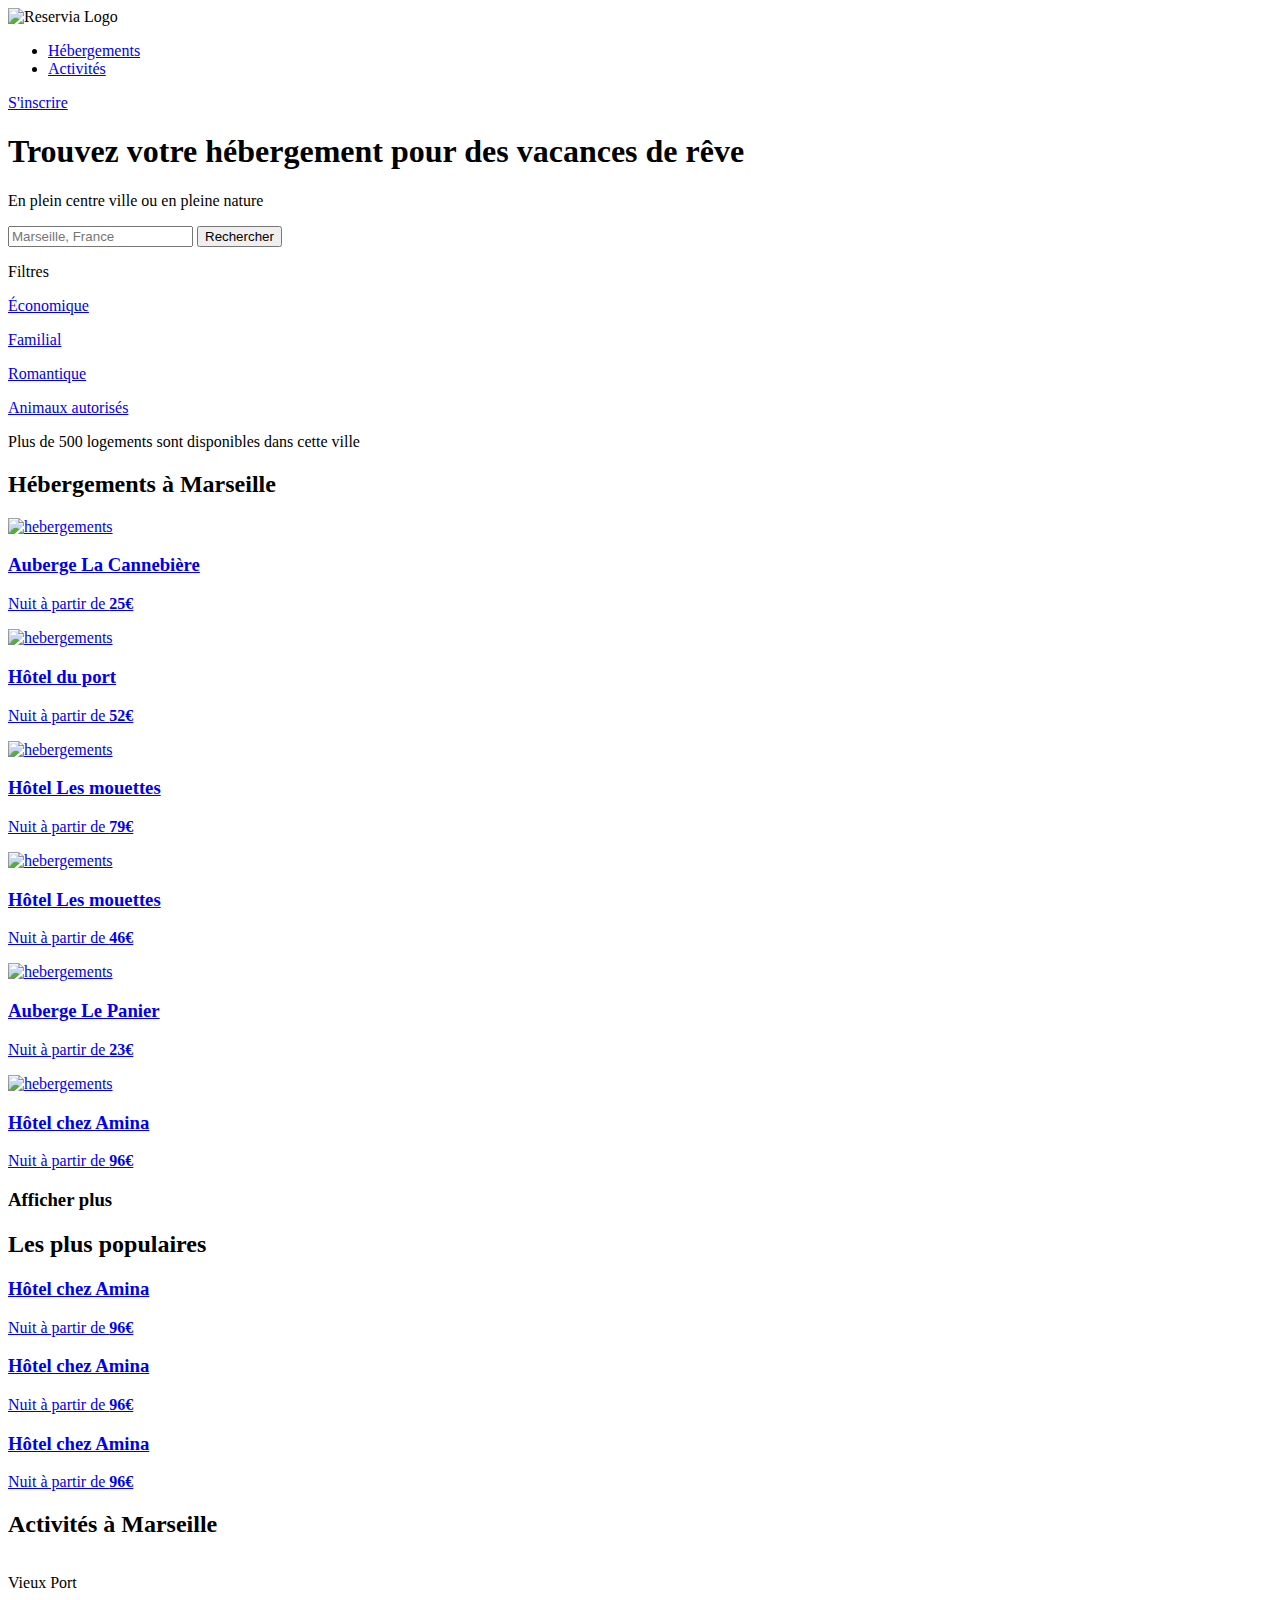
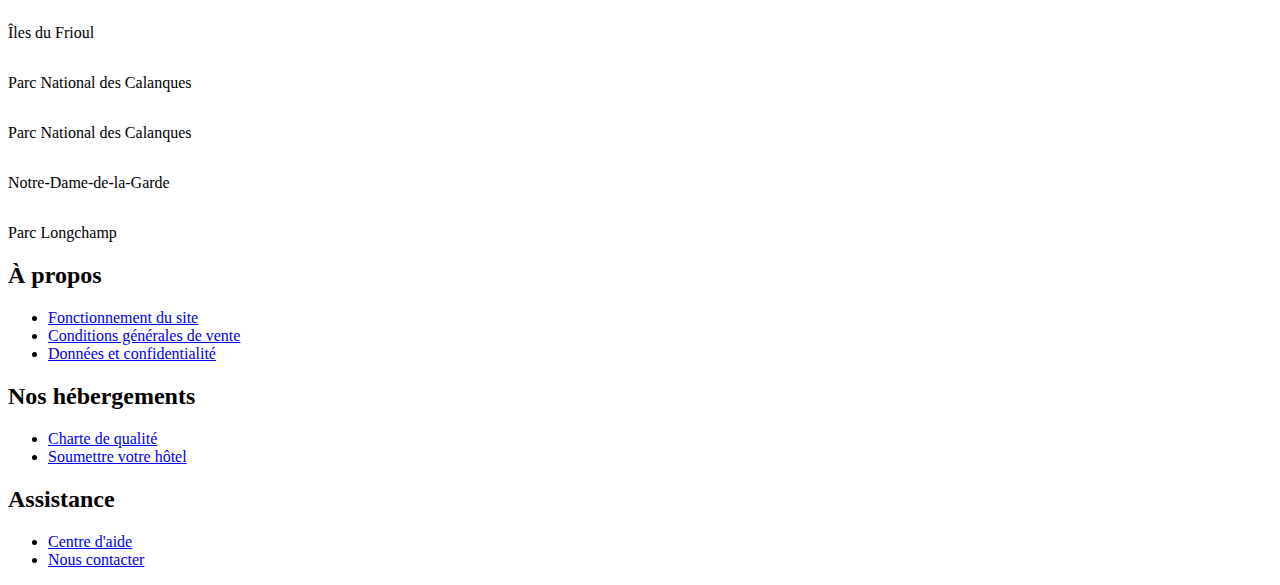
==== index.html @ 34364a1b "Links changing" ====
<html lang="fr">

<head>
    <meta charset="UTF-8">
    <link rel="stylesheet" href="Style.css">
    <meta name="viewport" content="width=device-width, initial-scale=1.0">
    <link rel="preconnect" href="https://fonts.gstatic.com">
    <link href="https://fonts.googleapis.com/css2?family=Raleway:wght@100;200&display=swap" rel="stylesheet">
    <script src="https://kit.fontawesome.com/ccab05997b.js" crossorigin="anonymous"></script>
    <title>Reservia</title>
</head>

<body>
    <main class='container'>
        <!-- Header -->
        <header id="main-header">
            <div class="logo-container">
                <img src="images/logo/Reservia.svg" alt="Reservia Logo">
            </div>
            <nav>
                <ul class='main-navigation'>
                    <li><a href="#accommodation-result">Hébergements</a></li>
                    <li><a href="#activities">Activités</a></li>
                </ul>
            </nav>
            <div class="sign-up">
                <a id="sign-up-button" href=" #">S'inscrire </a>
            </div>
        </header>
        <!-- main Section -->
        <section id="main-content">
            <div class="main-content-header">
                <h1>Trouvez votre hébergement pour des vacances de rêve</h1>
                <p>En plein centre ville ou en pleine nature</p>
                <form action="#">
                    <div class="search-form">
                        <span class="location-icon"><i class="fas fa-map-marker-alt"></i></span>
                        <input class="input-search" type="text" placeholder="Marseille, France">
                        <button class="btn-submit">
                            <span class="btn-submit-text">Rechercher</span>
                            <span class="btn-submit-icon"><i class="fas fa-search"></i></span>
                        </button>
                    </div>
                </form>
                <div id="filter">
                    <div class="filter-title">
                        <p>Filtres</p>
                    </div>
                    <div class="filter-tags">
                        <div class="filter-tag">
                            <span class="tag-icon"><i class="fas fa-money-bill-wave"></i></span>
                            <p class="tag"><a href=#"">Économique</a></p>
                        </div>
                        <div class="filter-tag">
                            <span class="tag-icon"><i class="fas fa-child"></i></span>
                            <p class="tag"><a href="#">Familial</a></p>
                        </div>
                        <div class="filter-tag">
                            <span class="tag-icon"><i class="fas fa-heart"></i></span>
                            <p class="tag"> <a href="#">Romantique</a></p>
                        </div>
                        <div class="filter-tag">
                            <span class="tag-icon"><i class="fas fa-dog"></i></span>
                            <p class="tag"><a href="#">Animaux autorisés</a></p>
                        </div>
                    </div>
                </div>

                <div id="info-result">
                    <span class="info-icon"><i class="fas fa-info"></i></span>
                    <p class="info">Plus de 500 logements sont disponibles dans cette ville</p>
                </div>
            </div>
            <!-- result section -->
            <section id="result">
                <div id="accommodation-result">
                    <h2 class="result-title">Hébergements à Marseille</h2>
                    <!-- All Cards -->
                    <div class="accommodation-cards">
                        <!-- card 1 -->
                        <a href="#" class="accommodation-card">
                            <img class="card-img-top-acc"
                                src="./images/hebergements/4_small/marcus-loke-WQJvWU_HZFo-unsplash.jpg"
                                alt="hebergements">
                            <div class="card-body">
                                <h3 class="card-tile">Auberge La Cannebière</h3>
                                <p class="price-night-accommodation">Nuit à partir de <strong>25€</strong></p>
                                <span class="stars">
                                    <i class="fas fa-star"></i>
                                    <i class="fas fa-star"></i>
                                    <i class="fas fa-star"></i>
                                    <i class="fas fa-star"></i>
                                    <i class="fas fa-star empty-star"></i>
                                </span>
                            </div>
                        </a>
                        <!-- card 2 -->
                        <a href="#" class="accommodation-card">
                            <img class="card-img-top-acc"
                                src="./images/hebergements/4_small/fred-kleber-gTbaxaVLvsg-unsplash.jpg"
                                alt="hebergements">
                            <div class="card-body">
                                <h3 class="card-tile">Hôtel du port</h3>
                                <p class="price-night-accommodation">Nuit à partir de <strong>52€</strong></p>
                                <span class="stars">
                                    <i class="fas fa-star"></i>
                                    <i class="fas fa-star"></i>
                                    <i class="fas fa-star"></i>
                                    <i class="fas fa-star"></i>
                                    <i class="fas fa-star empty-star"></i>
                                </span>
                            </div>
                        </a>
                        <!-- card 3 -->
                        <a href="#" class="accommodation-card">
                            <img class="card-img-top-acc"
                                src="./images/hebergements/4_small/reisetopia-B8WIgxA_PFU-unsplash.jpg"
                                alt="hebergements">
                            <div class="card-body">
                                <h3 class="card-tile">Hôtel Les mouettes</h3>
                                <p class="price-night-accommodation">Nuit à partir de <strong>79€</strong></p>
                                <span class="stars">
                                    <i class="fas fa-star"></i>
                                    <i class="fas fa-star"></i>
                                    <i class="fas fa-star"></i>
                                    <i class="fas fa-star"></i>
                                    <i class="fas fa-star empty-star"></i>
                                </span>
                            </div>
                        </a>
                        <!-- card 4 -->
                        <a href="#" class="accommodation-card">

                            <img class="card-img-top-acc"
                                src="./images/hebergements/4_small/annie-spratt-Eg1qcIitAuA-unsplash.jpg"
                                alt="hebergements">
                            <div class="card-body">
                                <h3 class="card-tile">Hôtel Les mouettes</h3>
                                <p class="price-night-accommodation">Nuit à partir de <strong>46€ </strong></p>
                                <span class="stars">
                                    <i class="fas fa-star"></i>
                                    <i class="fas fa-star"></i>
                                    <i class="fas fa-star"></i>
                                    <i class="fas fa-star empty-star"></i>
                                    <i class="fas fa-star empty-star"></i>
                                </span>
                            </div>

                        </a>
                        <!-- card 5 -->
                        <a href="#" class="accommodation-card">

                            <img class="card-img-top-acc"
                                src="./images/hebergements/4_small/nicate-lee-kT-ZyaiwBe0-unsplash.jpg"
                                alt="hebergements">
                            <div class="card-body">
                                <h3 class="card-tile">Auberge Le Panier</h3>
                                <p class="price-night-accommodation">Nuit à partir de <strong>23€</strong></p>
                                <span class="stars">
                                    <i class="fas fa-star"></i>
                                    <i class="fas fa-star"></i>
                                    <i class="fas fa-star"></i>
                                    <i class="fas fa-star"></i>
                                    <i class="fas fa-star empty-star"></i>
                                </span>
                            </div>

                        </a>
                        <!-- card 6 -->
                        <a href="#" class="accommodation-card">
                            <img class="card-img-top-acc"
                                src="./images/hebergements/4_small/febrian-zakaria-M6S1WvfW68A-unsplash.jpg"
                                alt="hebergements">
                            <div class="card-body">
                                <h3 class="card-tile">Hôtel chez Amina</h3>
                                <p class="price-night-accommodation">Nuit à partir de <strong>96€</strong></p>
                                <span class="stars">
                                    <i class="fas fa-star"></i>
                                    <i class="fas fa-star"></i>
                                    <i class="fas fa-star"></i>
                                    <i class="fas fa-star"></i>
                                    <i class="fas fa-star"></i>
                                </span>
                            </div>
                        </a>
                    </div>
                    <h3>Afficher plus</h3>
                </div>
                <div id="popular-accommodation">
                    <div class="popular-accomodation-header">
                        <h2>Les plus populaires </h2>
                        <span><i class="fas fa-chart-line"></i></span>
                    </div>
                    <!-- All cards -->
                    <div class="popular-accommodation-cards">
                        <!-- card 1 -->
                        <a href="#" class="popular-accommodation-card">
                            <div class="img-container img-1">
                            </div>
                            <div class="card-body">
                                <h3 class="card-tile">Hôtel chez Amina</h3>
                                <p class="price-night-accommodation">Nuit à partir de <strong>96€</strong></p>
                                <span class="stars">
                                    <i class="fas fa-star"></i>
                                    <i class="fas fa-star"></i>
                                    <i class="fas fa-star"></i>
                                    <i class="fas fa-star"></i>
                                    <i class="fas fa-star"></i>
                                </span>
                            </div>
                        </a>
                        <!-- card 2 -->
                        <a href="#" class="popular-accommodation-card ">
                            <div class="img-container img-2">
                            </div>
                            <div class="card-body">
                                <h3 class="card-tile">Hôtel chez Amina</h3>
                                <p class="price-night-accommodation">Nuit à partir de <strong>96€</strong></p>
                                <span class="stars">
                                    <i class="fas fa-star"></i>
                                    <i class="fas fa-star"></i>
                                    <i class="fas fa-star"></i>
                                    <i class="fas fa-star"></i>
                                    <i class="fas fa-star empty-star"></i>
                                </span>
                            </div>
                        </a>
                        <!-- card 3 -->
                        <a href="#" class="popular-accommodation-card">
                            <div class="img-container img-3">
                            </div>
                            <div class="card-body">
                                <h3 class="card-tile">Hôtel chez Amina</h3>
                                <p class="price-night-accommodation">Nuit à partir de <strong>96€</strong></p>
                                <span class="stars">
                                    <i class="fas fa-star"></i>
                                    <i class="fas fa-star"></i>
                                    <i class="fas fa-star"></i>
                                    <i class="fas fa-star"></i>
                                    <i class="fas fa-star empty-star"></i>
                                </span>
                            </div>
                        </a>
                    </div>
                </div>

            </section>

            <!-- activities -->

            <section id="activities">
                <h2>Activités à Marseille</h2>
                <div class="activities-cards">
                    <div class="activity-card">
                        <img class="activity-card-img"
                            src="./images/activites/4_small/reno-laithienne-QUgJhdY5Fyk-unsplash.jpg" alt="">
                        <p>Vieux Port</p>
                    </div>
                    <div class="small-cards">
                        <div class="activity-card ">
                            <img class="activity-card-img"
                                src="./images/activites/4_small/paul-hermann-QFTrLdQIRhI-unsplash.jpg" alt="">
                            <p>Îles du Frioul</p>
                        </div>
                        <div class="activity-card ">
                            <img class="activity-card-img"
                                src="./images/activites/4_small/kevin-hikari-rV_Qd1l-VXg-unsplash.jpg" alt="">
                            <p>Parc National des Calanques</p>
                        </div>
                    </div>

                    <div class="activity-card">
                        <img class="activity-card-img"
                            src="./images/activites/4_small/kilyan-sockalingum-NR8-cBCN3aI-unsplash.jpg" alt="">
                        <p>Parc National des Calanques</p>
                    </div>
                    <div class="small-cards">
                        <div class="activity-card">
                            <img class="activity-card-img"
                                src="./images/activites/4_small/florian-wehde-xW9e8gdotxI-unsplash.jpg" alt="">
                            <p>Notre-Dame-de-la-Garde</p>
                        </div>
                        <div class="activity-card">
                            <img class="activity-card-img"
                                src="./images/activites/4_small/lena-paulin-wH2-EJoDcV0-unsplash.jpg" alt="">
                            <p>Parc Longchamp</p>
                        </div>
                    </div>
                </div>
            </section>
        </section>
    </main>
    <footer id="footer">
        <nav class="footer-nav">
            <div class="about-menu">
                <h2>À propos</h2>
                <ul class="about-menu-links">
                    <li><a href="#">Fonctionnement du site</a></li>
                    <li><a href="#">Conditions générales de vente</a></li>
                    <li><a href="#">Données et confidentialité</a></li>
                </ul>
            </div>
            <div class="our-accommodations">
                <h2>Nos hébergements</h2>
                <ul class="our-accommodations-links">
                    <li><a href="#">Charte de qualité</a></li>
                    <li><a href="#">Soumettre votre hôtel</a></li>
                </ul>
            </div>
            <div class="help-menu">
                <h2>Assistance</h2>
                <ul class="help-menu-links">
                    <li><a href="#">Centre d'aide</a></li>
                    <li><a href="#">Nous contacter</a></li>
                </ul>
            </div>
        </nav>

    </footer>
</body>

</html>
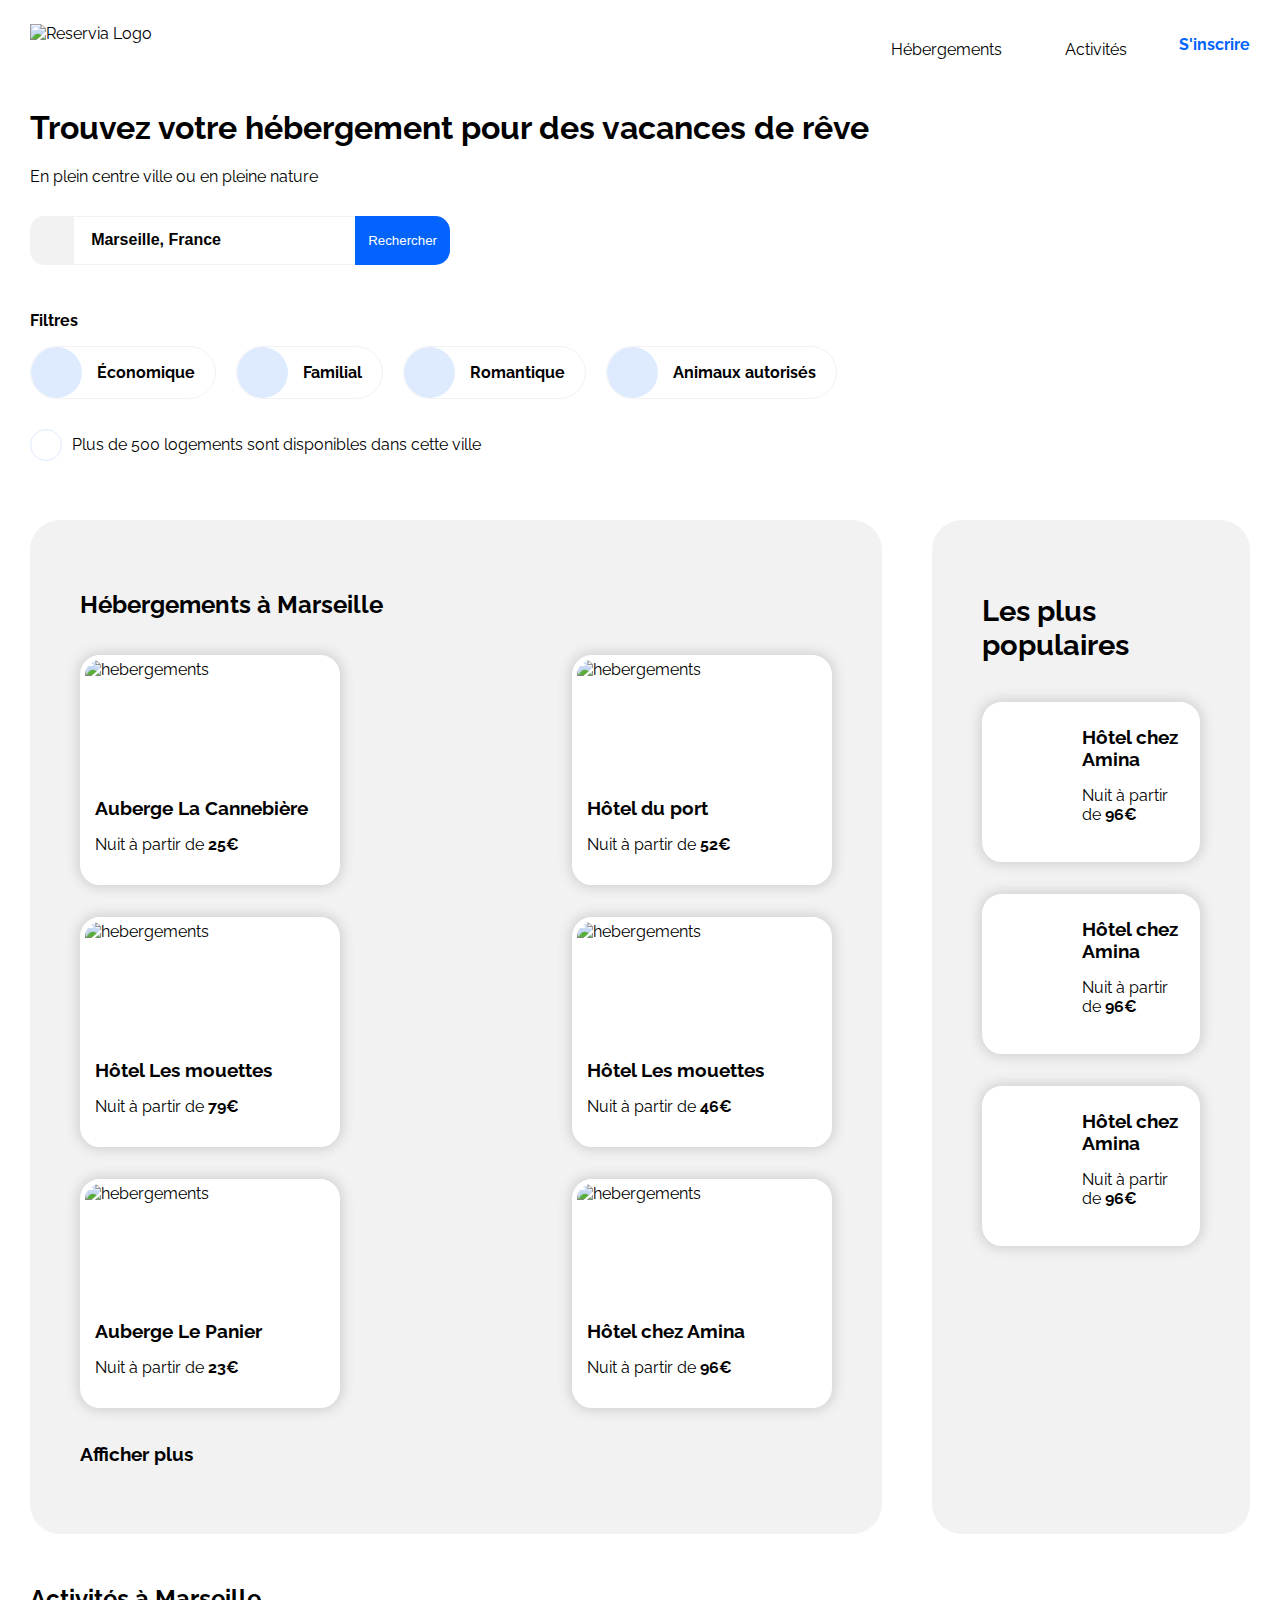
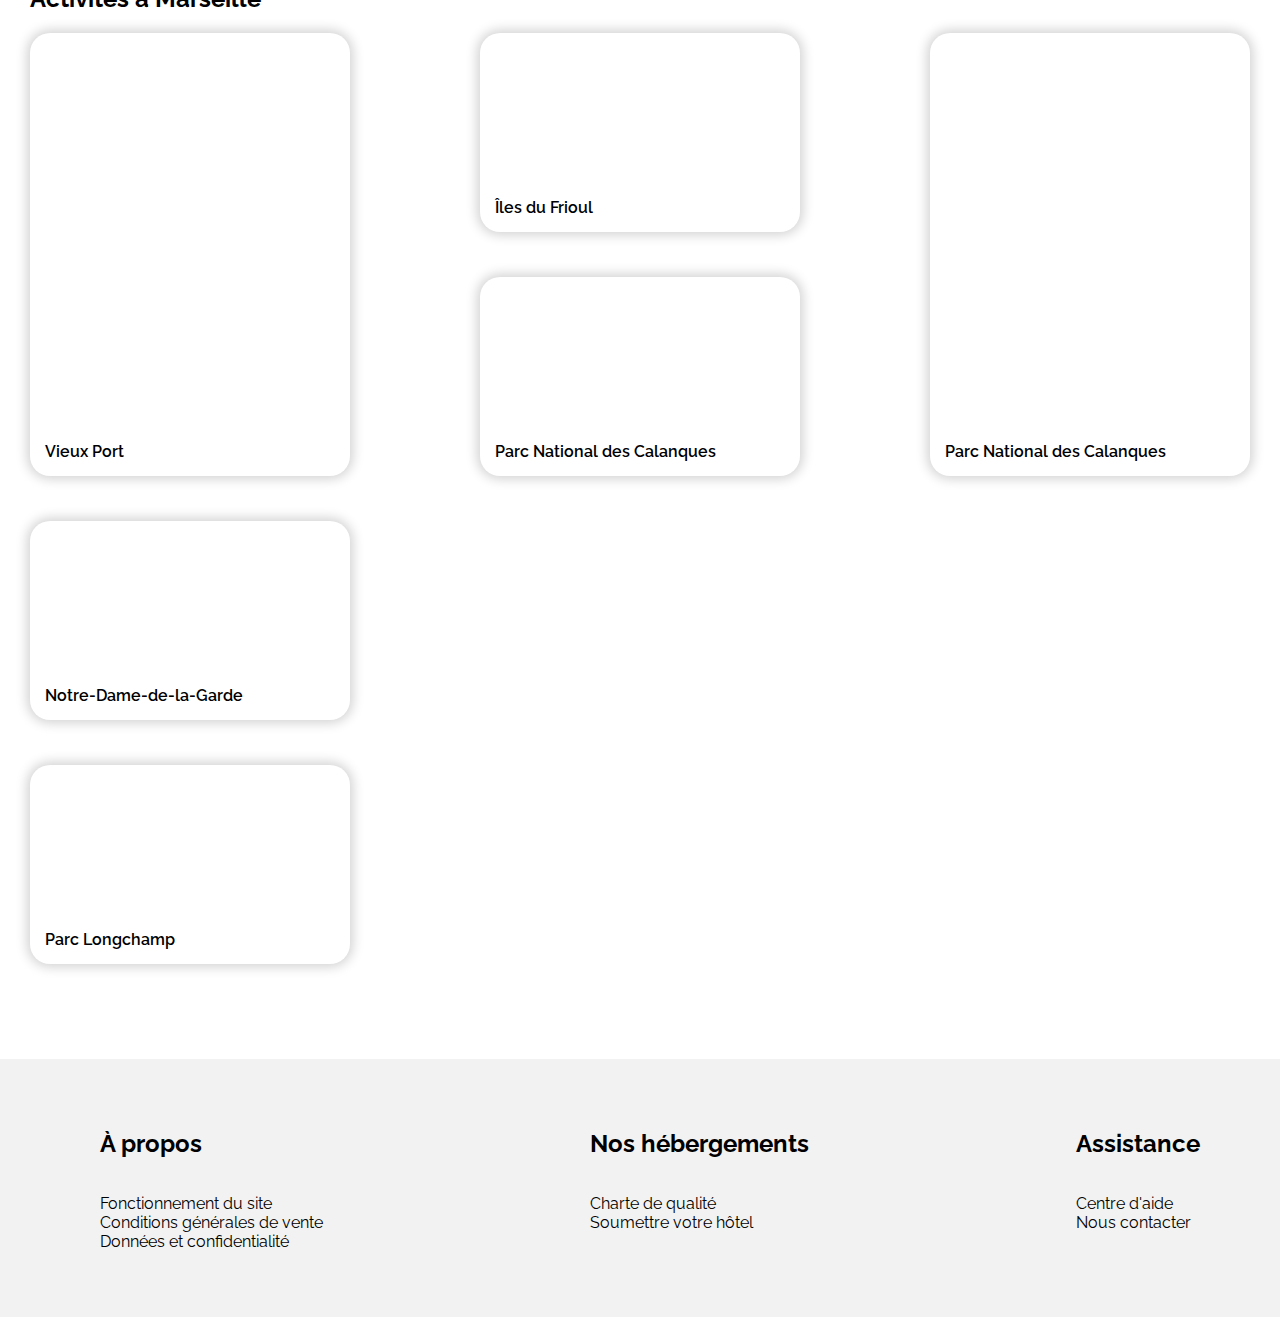
==== commit 793a7535: "fixing tag links error" ====
--- a/index.html
+++ b/index.html
@@ -1,3 +1,4 @@
+<!DOCTYPE html>
 <html lang="fr">
 
 <head>
@@ -49,7 +50,7 @@
                     <div class="filter-tags">
                         <div class="filter-tag">
                             <span class="tag-icon"><i class="fas fa-money-bill-wave"></i></span>
-                            <p class="tag"><a href=#"">Économique</a></p>
+                            <p class="tag"><a href="#">Économique</a></p>
                         </div>
                         <div class="filter-tag">
                             <span class="tag-icon"><i class="fas fa-child"></i></span>
@@ -319,4 +320,4 @@
     </footer>
 </body>
 
-</html>
+</html>--- a/Style.css
+++ b/Style.css
@@ -0,0 +1,460 @@
+body {
+  font-family: "Raleway", sans-serif;
+  margin: 0;
+}
+
+/* Header */
+.container {
+  max-width: 1550px;
+  margin: 0 auto;
+}
+#main-header {
+  display: flex;
+  flex-direction: row;
+  flex-wrap: wrap;
+}
+.logo-container {
+  padding-top: 24px;
+  flex-grow: 1;
+  margin-left: 30px;
+}
+
+.main-navigation {
+  min-width: 300px;
+  margin: 0;
+  list-style-type: none;
+  display: flex;
+  flex-direction: row;
+  justify-content: space-around;
+  margin-right: 20px;
+}
+.sign-up {
+  display: flex;
+  align-items: center;
+  padding-top: 30px;
+  margin-right: 30px;
+}
+#sign-up-button {
+  color: #0065fc;
+  font-weight: bold;
+}
+header nav ul li {
+  padding-top: 40px;
+}
+
+header nav ul li:hover {
+  border-top: 2px solid #0065fc;
+}
+
+a:hover {
+  text-decoration: none;
+  color: #0065fc;
+}
+
+a {
+  color: #000;
+}
+a:link {
+  text-decoration: none;
+}
+
+a:visited {
+  text-decoration: none;
+}
+
+/* Search from location */
+.main-content-header {
+  margin: 50px 30px;
+}
+.ml-mr {
+  margin-left: 30px;
+  margin-right: 30px;
+}
+.search-form {
+  display: flex;
+  justify-content: space-between;
+  width: 420px;
+  box-shadow: inset 0 0 0 1px #f2f2f2;
+  border-radius: 15px;
+  overflow: hidden;
+  margin-top: 30px;
+}
+.location-icon {
+  background: #f2f2f2;
+  display: flex;
+  justify-content: center;
+  align-items: center;
+  width: 50px;
+}
+.location-icon:hover {
+  background-color: #eaeaea;
+}
+.input-search {
+  padding: 17px;
+  border: none;
+  color: #000;
+  font-weight: bold;
+  background-color: #ffffff00;
+  width: 280px;
+}
+
+.input-search:focus {
+  outline: none;
+  background-color: #fcfafa;
+}
+
+.input-search::placeholder {
+  color: black;
+  font-size: 1.2em;
+}
+.btn-submit {
+  border: none;
+  color: #ffffff;
+  background-color: #0264fc;
+  padding: 17px;
+  min-width: 50px;
+  display: flex;
+  justify-content: center;
+  align-content: center;
+}
+.btn-submit:hover {
+  background-color: #0055da;
+}
+.btn-submit-icon {
+  display: none;
+}
+
+/* filter tags */
+#filter {
+  display: flex;
+  flex-direction: row;
+  flex-wrap: wrap;
+  max-width: 900px;
+  margin-top: 30px;
+}
+.filter-tags {
+  display: flex;
+  flex-direction: row;
+  flex-wrap: wrap;
+}
+
+.filter-title {
+  font-weight: bold;
+  margin-right: 30px;
+  align-items: center;
+  display: flex;
+}
+.filter-tag {
+  display: flex;
+  align-items: center;
+  border-radius: 100px;
+  overflow: hidden;
+  border: 1px solid #f2f2f2;
+  font-weight: bold;
+  margin-right: 20px;
+}
+.tag-icon {
+  display: flex;
+  justify-content: center;
+  align-items: center;
+  color: #0065fc;
+  padding: 17px;
+  width: 17px;
+  height: 17px;
+  background-color: #deebff;
+  border-radius: 100px;
+}
+.tag-icon:hover {
+  background-color: #c2d7f7;
+}
+.tag {
+  margin: 0 20px 0 15px;
+}
+#info-result {
+  display: flex;
+  align-items: center;
+  margin: 20px 0;
+}
+.info-icon {
+  display: flex;
+  justify-content: center;
+  align-items: center;
+  color: #0065fc;
+  border: 1px solid #deebff;
+  padding: 10px;
+  height: 10px;
+  width: 10px;
+  border-radius: 100px;
+  margin-right: 10px;
+}
+
+/* Result */
+#result {
+  display: flex;
+  justify-content: space-between;
+  margin: 0 30px;
+}
+
+/* Hébergements à Marseille */
+#accommodation-result {
+  background-color: #f2f2f2;
+  padding: 50px;
+  border-radius: 30px;
+  display: flex;
+  justify-content: center;
+  flex-direction: column;
+}
+.popular-accomodation-header {
+  display: flex;
+  flex-direction: row;
+  justify-content: space-between;
+  align-items: center;
+  font-size: 1.2em;
+}
+.result-title {
+  font-size: 1.5em;
+}
+
+.accommodation-cards {
+  display: flex;
+  flex-flow: row wrap;
+  justify-content: space-between;
+  flex-direction: row;
+}
+
+.accommodation-card {
+  display: flex;
+  flex-direction: column;
+  border-radius: 20px;
+  border: solid white 5px;
+  overflow: hidden;
+  background-color: white;
+  box-shadow: 0px 0px 12px 3px #d2d2d2;
+  width: 250px;
+  margin: 1em 0;
+}
+.card-img-top-acc {
+  height: 118px;
+  width: 100%;
+  object-fit: cover;
+}
+/* .accommodation-card-img {
+  background-image: url(/images/hebergements/1_xlarge/febrian-zakaria-M6S1WvfW68A-unsplash.jpg);
+  height: 118px;
+  background-position: center center;
+  background-size: cover;
+} */
+.card-body {
+  display: flex;
+  flex-direction: column;
+  align-items: flex-start;
+  margin: 0px 10px 10px 10px;
+}
+.card-tile {
+  margin-bottom: 0;
+}
+.price-night-accommodation {
+  flex-grow: 1;
+}
+.stars {
+  display: flex;
+  flex-direction: row;
+  color: #0065fc;
+}
+.empty-star {
+  color: #f2f2f2;
+}
+
+/* Les plus populaires */
+
+#popular-accommodation {
+  background-color: #f2f2f2;
+  margin-left: 50px;
+  padding: 50px;
+  border-radius: 30px;
+  display: flex;
+  flex-direction: column;
+}
+.popular-accommodation-cards {
+  display: flex;
+  flex-direction: column;
+}
+.popular-accommodation-card {
+  display: flex;
+  flex-direction: row;
+  border-radius: 20px;
+  border: solid white 5px;
+  overflow: hidden;
+  background-color: white;
+  box-shadow: 0px 0px 12px 3px #d2d2d2;
+  width: 350;
+  height: 150px;
+  margin: 1em 0;
+}
+.img-container {
+  width: 130px;
+  background-position: center center;
+  background-size: cover;
+}
+.img-1 {
+  background-image: url(./images/hebergements/4_small/emile-guillemot-Bj_rcSC5XfE-unsplash.jpg);
+}
+.img-2 {
+  background-image: url(./images/hebergements/4_small/aw-creative-VGs8z60yT2c-unsplash.jpg);
+}
+.img-3 {
+  background-image: url(./images/hebergements/4_small/febrian-zakaria-sjvU0THccQA-unsplash.jpg);
+}
+
+/* Activités à Marseille */
+#activities {
+  margin: 50px 30px 0 30px;
+}
+.activities-cards {
+  display: flex;
+  flex-direction: row;
+  justify-content: space-between;
+  flex-wrap: wrap;
+}
+
+.activity-card {
+  display: flex;
+  flex-direction: column;
+  /* border: solid white 5px; */
+  overflow: hidden;
+  background-color: white;
+  box-shadow: 0px 0px 12px 3px #d2d2d2;
+  border-radius: 20px;
+  width: 320px;
+  margin-bottom: 45px;
+  cursor: pointer;
+}
+.activity-card-img {
+  object-fit: cover;
+  flex-grow: 1;
+  height: 150px;
+}
+.small-cards {
+  display: flex;
+  flex-direction: column;
+  align-items: center;
+}
+.activity-card p {
+  font-weight: 600;
+  margin: 15px;
+}
+
+/* Footer */
+
+#footer {
+  background-color: #f2f2f2;
+  padding: 50px;
+  margin-top: 50px;
+}
+.footer-nav {
+  display: flex;
+  flex-direction: row;
+  flex-wrap: wrap;
+  justify-content: space-between;
+  max-width: 1100px;
+  margin-left: 50px;
+}
+.about-menu,
+.our-accommodations,
+.help-menu {
+  display: flex;
+  flex-direction: column;
+}
+
+.about-menu-links,
+.our-accommodations-links,
+.help-menu-links {
+  list-style: none;
+  padding-left: 0;
+}
+
+/* @media */
+
+@media screen and (max-width: 1210px) {
+  #result {
+    flex-direction: column-reverse;
+  }
+  #popular-accommodation {
+    margin-left: 0;
+    margin-bottom: 30px;
+
+    /* border-radius: 0; */
+  }
+  .popular-accommodation-cards {
+    flex-direction: row;
+    /* flex-wrap: wrap; */
+  }
+  .popular-accommodation-card:not(:last-child) {
+    margin-right: 10px;
+  }
+  .popular-accommodation-card {
+    width: 100%;
+  }
+}
+@media screen and (max-width: 920px) {
+  #result {
+    margin: 0;
+  }
+  #popular-accommodation {
+    border-radius: 0;
+  }
+  .popular-accommodation-cards {
+    flex-wrap: wrap;
+  }
+  .activities-cards {
+    justify-content: center;
+  }
+}
+
+@media screen and (max-width: 750px) {
+  .container {
+    margin: auto;
+  }
+  header nav {
+    width: 100%;
+    order: 2;
+  }
+  header nav ul {
+    width: 100%;
+    padding-left: 0;
+  }
+  header nav ul li {
+    width: 50%;
+    text-align: center;
+    border-bottom: 2px solid #f2f2f2;
+    padding-bottom: 15px;
+  }
+  header nav ul li:hover {
+    border-top: none;
+    border-bottom: 2px solid #0065fc;
+  }
+  .search-form {
+    width: 100%;
+  }
+
+  .filter-tag {
+    margin-top: 10px;
+  }
+  #accommodation-result {
+    align-content: center;
+    background-color: #ffffff;
+  }
+
+  .accommodation-card {
+    width: 100%;
+  }
+  .footer-nav {
+    justify-content: flex-start;
+  }
+  .btn-submit-text {
+    display: none;
+  }
+  .btn-submit-icon {
+    display: inherit;
+  }
+}
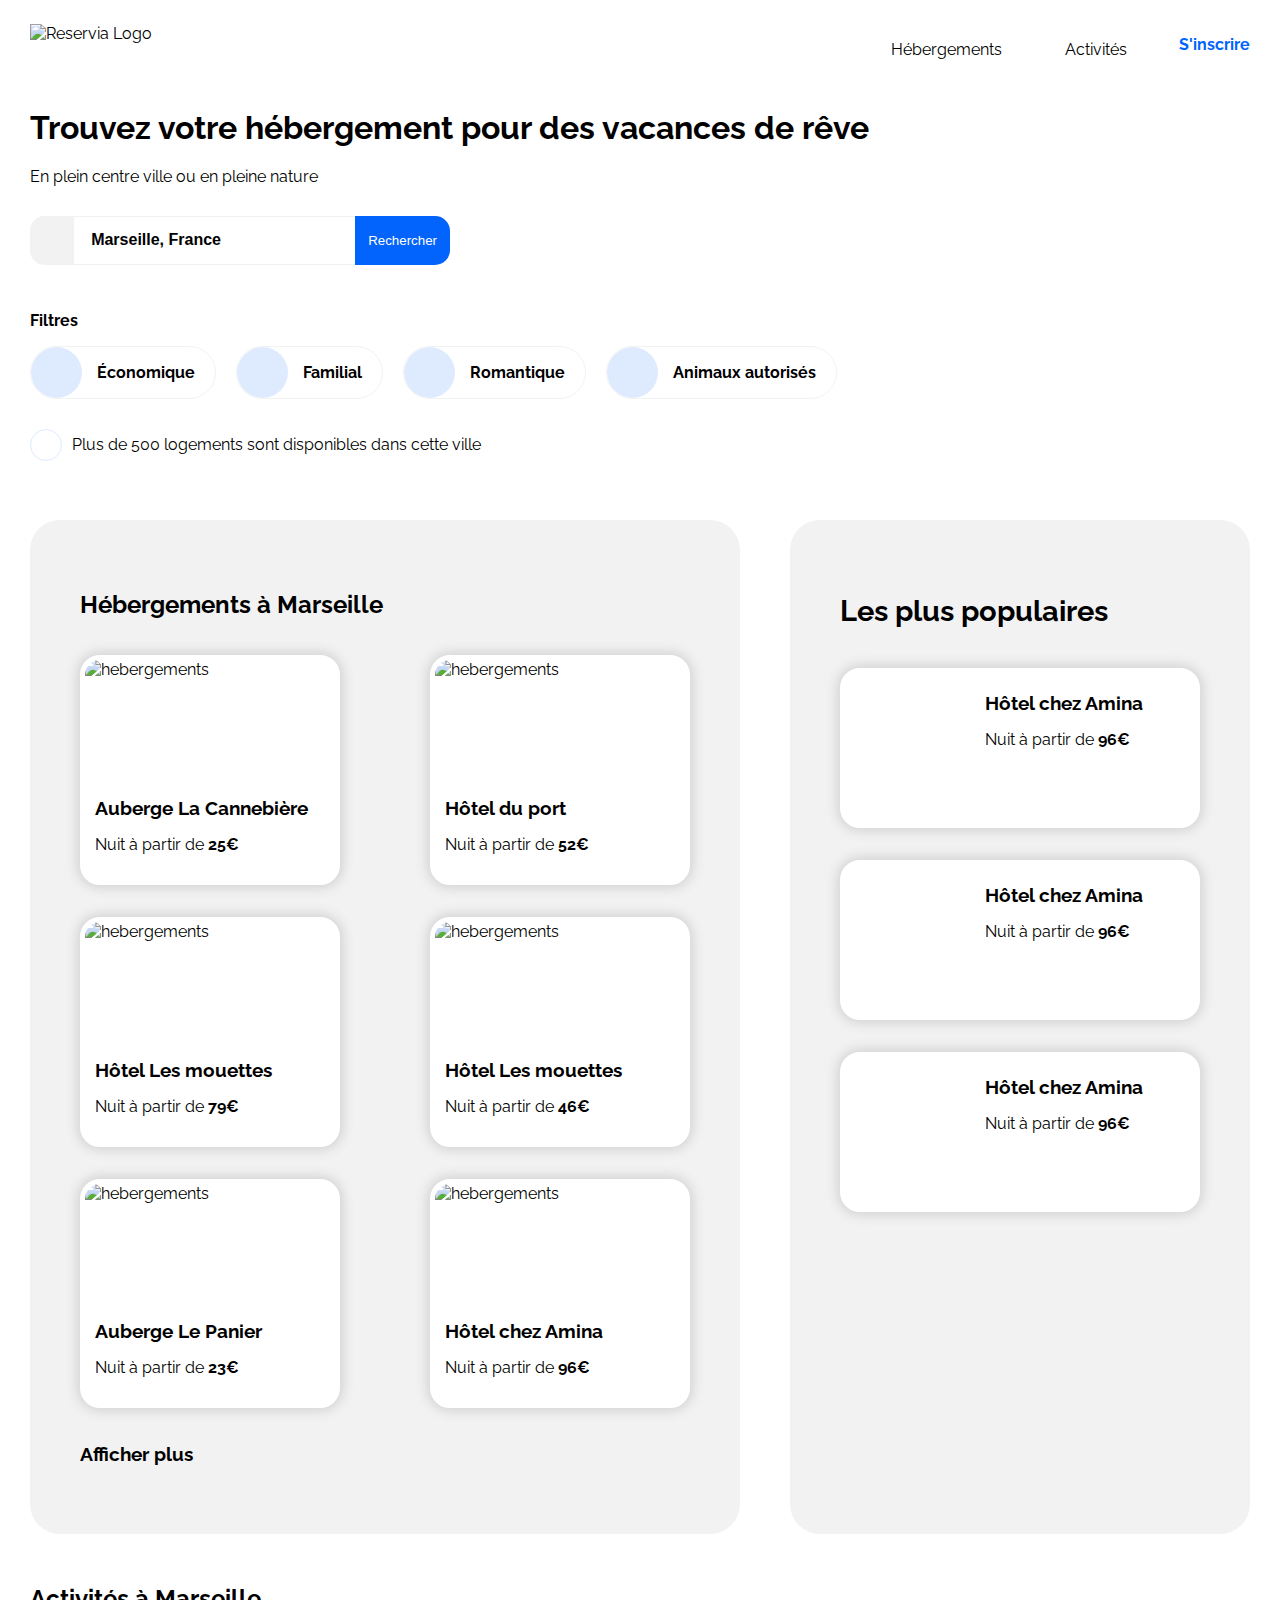
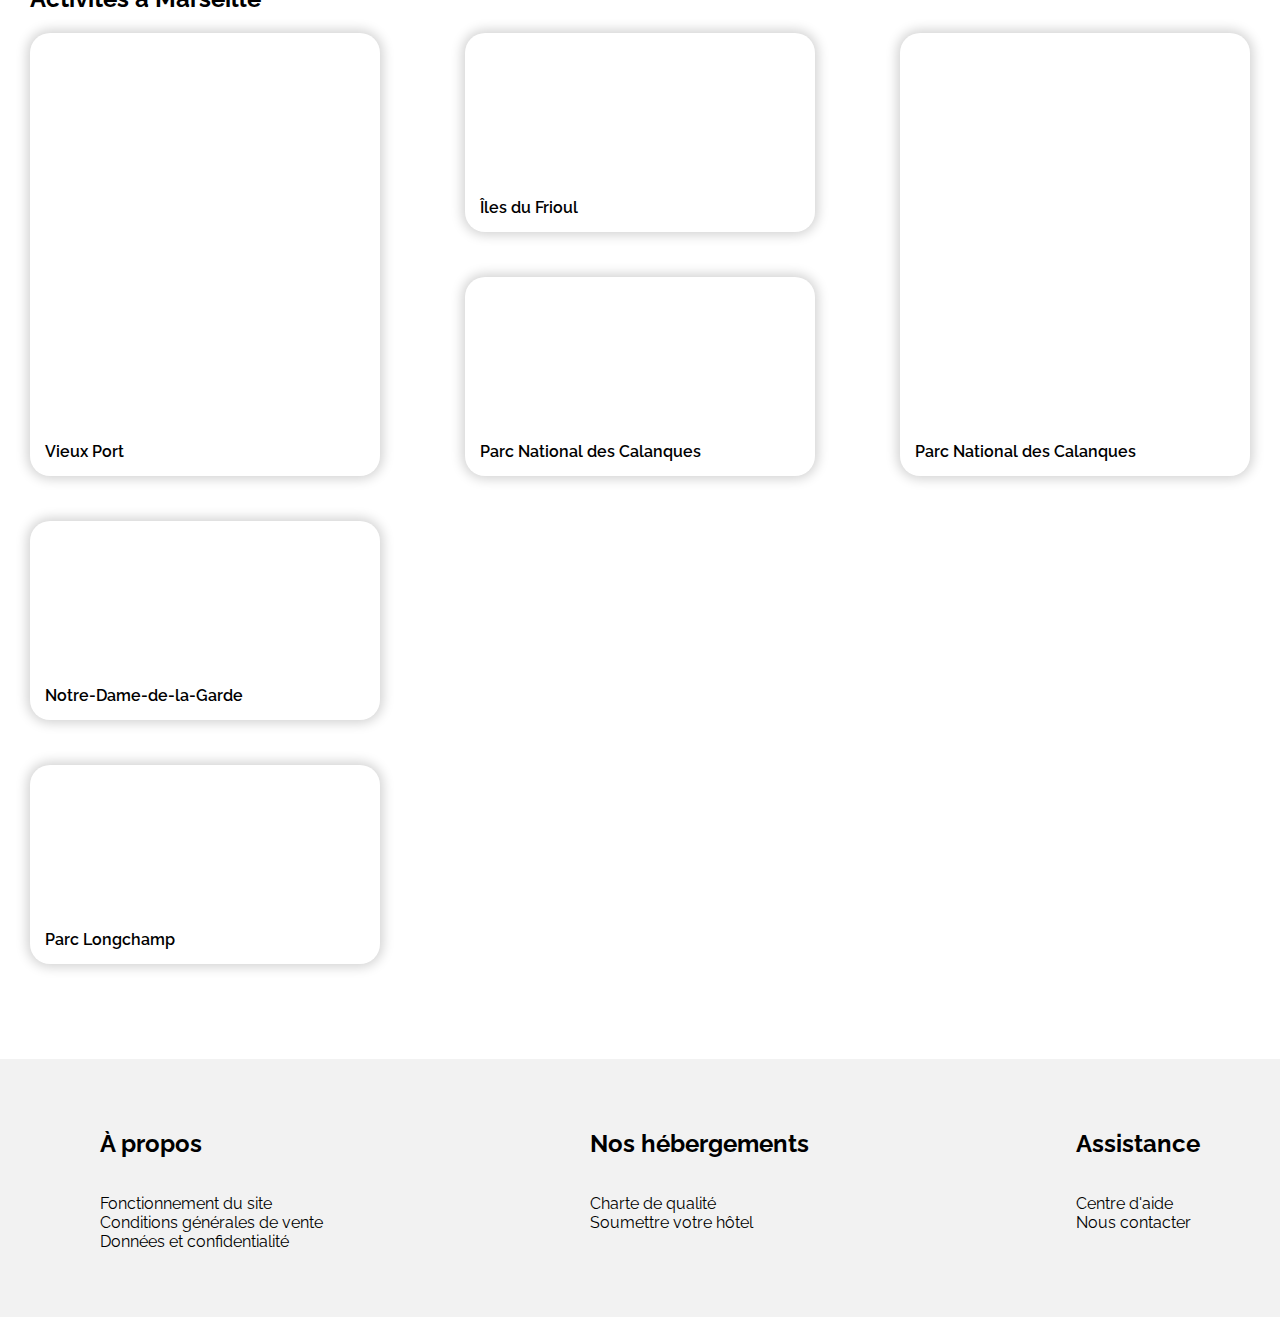
==== commit f702eabb: "tags" ====
--- a/index.html
+++ b/index.html
@@ -249,43 +249,43 @@
 
             <!-- activities -->
 
-            <section id="activities">
+                        <section id="activities">
                 <h2>Activités à Marseille</h2>
                 <div class="activities-cards">
-                    <div class="activity-card">
+                    <a href="#" class="activity-card">
                         <img class="activity-card-img"
                             src="./images/activites/4_small/reno-laithienne-QUgJhdY5Fyk-unsplash.jpg" alt="">
                         <p>Vieux Port</p>
-                    </div>
+                    </a>
                     <div class="small-cards">
-                        <div class="activity-card ">
+                        <a href="#" class="activity-card ">
                             <img class="activity-card-img"
                                 src="./images/activites/4_small/paul-hermann-QFTrLdQIRhI-unsplash.jpg" alt="">
                             <p>Îles du Frioul</p>
-                        </div>
-                        <div class="activity-card ">
+                        </a>
+                        <a href="#" class="activity-card ">
                             <img class="activity-card-img"
                                 src="./images/activites/4_small/kevin-hikari-rV_Qd1l-VXg-unsplash.jpg" alt="">
                             <p>Parc National des Calanques</p>
-                        </div>
-                    </div>
-
-                    <div class="activity-card">
+                        </a>
+                    </div>
+
+                    <a href="#" class="activity-card">
                         <img class="activity-card-img"
                             src="./images/activites/4_small/kilyan-sockalingum-NR8-cBCN3aI-unsplash.jpg" alt="">
                         <p>Parc National des Calanques</p>
-                    </div>
+                    </a>
                     <div class="small-cards">
-                        <div class="activity-card">
+                        <a href="#" class="activity-card">
                             <img class="activity-card-img"
                                 src="./images/activites/4_small/florian-wehde-xW9e8gdotxI-unsplash.jpg" alt="">
                             <p>Notre-Dame-de-la-Garde</p>
-                        </div>
-                        <div class="activity-card">
+                        </a>
+                        <a href="#" class="activity-card">
                             <img class="activity-card-img"
                                 src="./images/activites/4_small/lena-paulin-wH2-EJoDcV0-unsplash.jpg" alt="">
                             <p>Parc Longchamp</p>
-                        </div>
+                        </a>
                     </div>
                 </div>
             </section>
@@ -320,4 +320,4 @@
     </footer>
 </body>
 
-</html>+</html>
--- a/Style.css
+++ b/Style.css
@@ -287,7 +287,7 @@
   overflow: hidden;
   background-color: white;
   box-shadow: 0px 0px 12px 3px #d2d2d2;
-  width: 350;
+  width: 350px;
   height: 150px;
   margin: 1em 0;
 }
@@ -325,7 +325,7 @@
   background-color: white;
   box-shadow: 0px 0px 12px 3px #d2d2d2;
   border-radius: 20px;
-  width: 320px;
+  min-width: 350px;
   margin-bottom: 45px;
   cursor: pointer;
 }
@@ -407,7 +407,7 @@
     flex-wrap: wrap;
   }
   .activities-cards {
-    justify-content: center;
+    justify-content: space-around;
   }
 }
 
@@ -457,4 +457,21 @@
   .btn-submit-icon {
     display: inherit;
   }
-}
+  #activities {
+    margin: 50px 10px 0 10px;
+  }
+}
+
+@media screen and (max-width: 550px) {
+  #popular-accommodation {
+    padding: 15px;
+  }
+  #accommodation-result {
+    padding: 15px;
+  }
+}
+@media screen and (max-width: 370px) {
+  .activity-card {
+    min-width: 300px;
+  }
+}
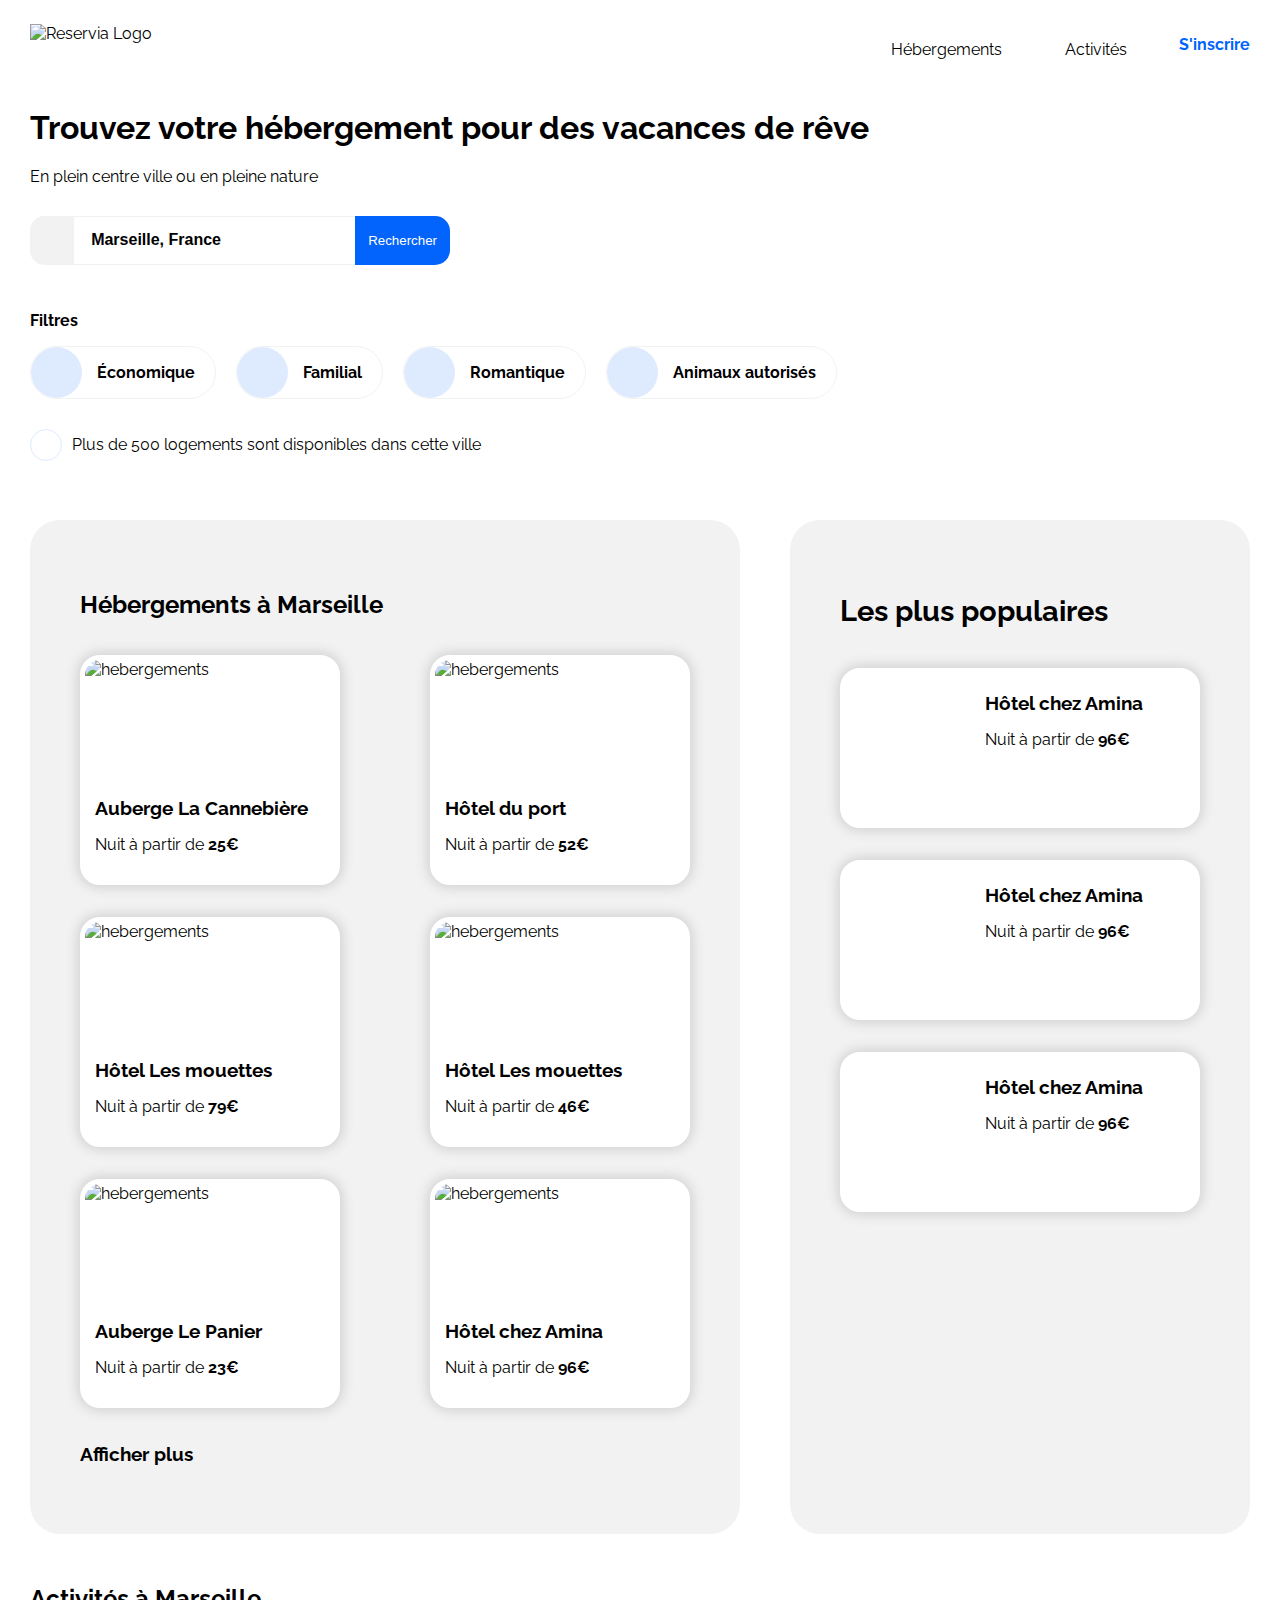
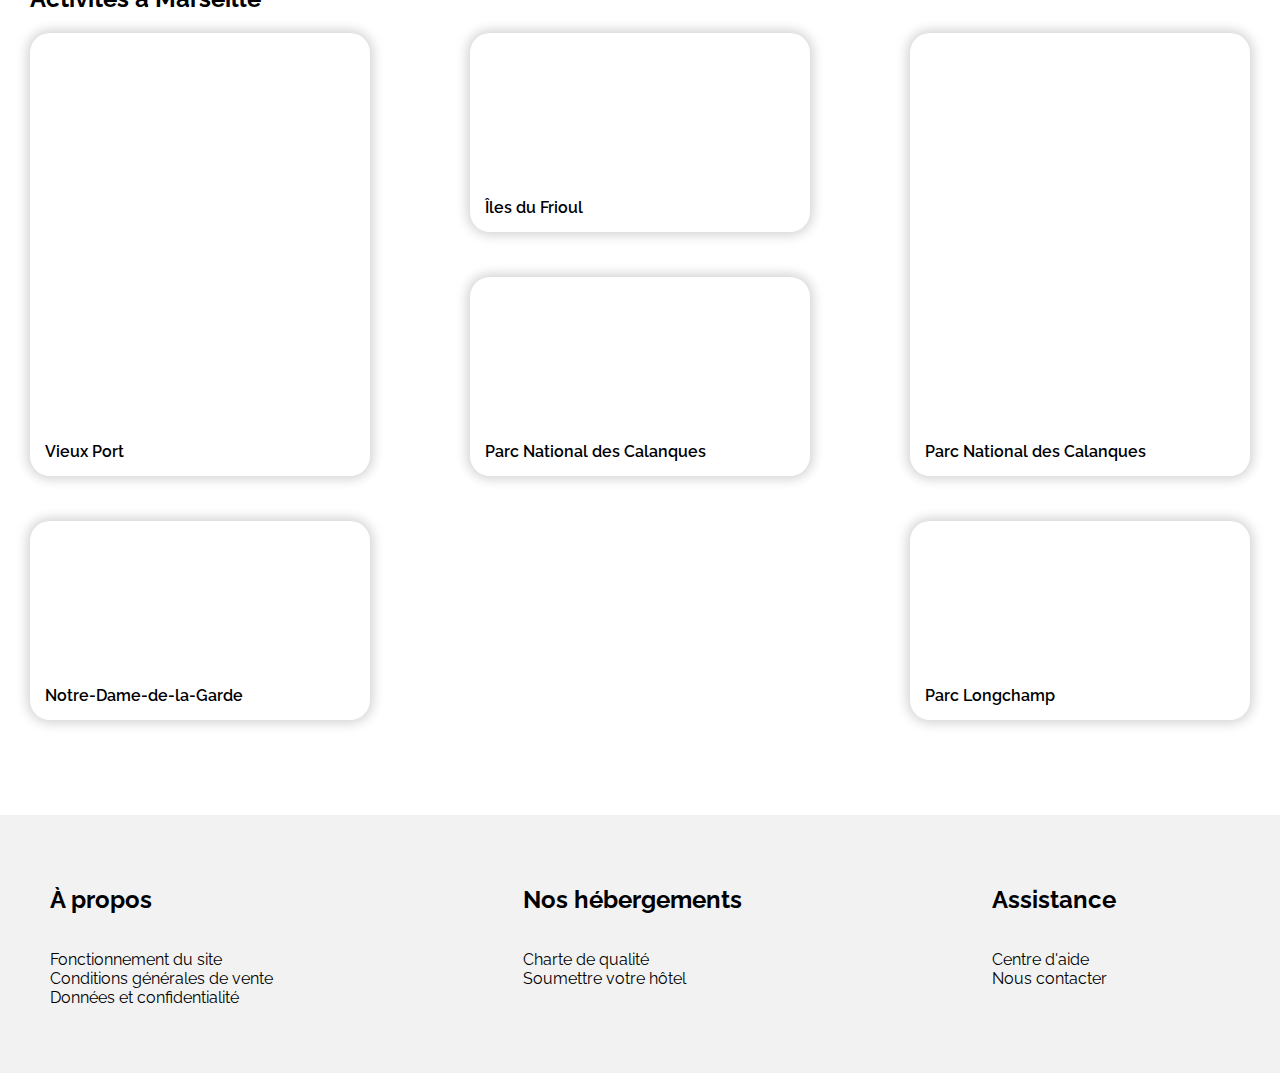
==== commit b0ec7259: "Fixing Responsive Errors" ====
--- a/index.html
+++ b/index.html
@@ -249,7 +249,7 @@
 
             <!-- activities -->
 
-                        <section id="activities">
+            <section id="activities">
                 <h2>Activités à Marseille</h2>
                 <div class="activities-cards">
                     <a href="#" class="activity-card">
--- a/Style.css
+++ b/Style.css
@@ -325,7 +325,7 @@
   background-color: white;
   box-shadow: 0px 0px 12px 3px #d2d2d2;
   border-radius: 20px;
-  min-width: 350px;
+  min-width: 340px;
   margin-bottom: 45px;
   cursor: pointer;
 }
@@ -353,11 +353,11 @@
 }
 .footer-nav {
   display: flex;
-  flex-direction: row;
+  max-width: 100%;
+  width: 1440px;
+  margin: auto;
+  box-sizing: border-box;
   flex-wrap: wrap;
-  justify-content: space-between;
-  max-width: 1100px;
-  margin-left: 50px;
 }
 .about-menu,
 .our-accommodations,
@@ -372,9 +372,33 @@
   list-style: none;
   padding-left: 0;
 }
+.about-menu-links,
+.our-accommodations {
+  margin-right: 250px;
+}
 
 /* @media */
 
+@media screen and (max-width: 1440px) {
+  .small-cards:nth-child(4) {
+    /* display: none; */
+    flex-direction: row;
+    justify-content: space-between;
+    width: 100%;
+  }
+  .small-cards:nth-child(2) {
+    margin-left: 7px;
+    margin-right: 7px;
+  }
+}
+
+@media screen and (max-width: 1093px) {
+  .small-cards:nth-child(4) {
+    flex-direction: column;
+    width: inherit;
+    justify-content: inherit;
+  }
+}
 @media screen and (max-width: 1210px) {
   #result {
     flex-direction: column-reverse;
@@ -395,6 +419,13 @@
   .popular-accommodation-card {
     width: 100%;
   }
+  .about-menu-links,
+  .our-accommodations {
+    margin-right: 0;
+  }
+  .footer-nav {
+    justify-content: space-between;
+  }
 }
 @media screen and (max-width: 920px) {
   #result {
@@ -409,9 +440,18 @@
   .activities-cards {
     justify-content: space-around;
   }
-}
-
-@media screen and (max-width: 750px) {
+  .small-cards:nth-child(2) {
+    margin-left: 0;
+    margin-right: 0;
+  }
+}
+@media screen and (max-width: 859px) {
+  .filter-tag:nth-child(4) {
+    margin-top: 10px;
+  }
+}
+
+@media screen and (max-width: 760px) {
   .container {
     margin: auto;
   }
@@ -448,9 +488,9 @@
   .accommodation-card {
     width: 100%;
   }
-  .footer-nav {
+  /* .footer-nav {
     justify-content: flex-start;
-  }
+  } */
   .btn-submit-text {
     display: none;
   }
@@ -458,10 +498,24 @@
     display: inherit;
   }
   #activities {
-    margin: 50px 10px 0 10px;
-  }
-}
-
+    margin: 50px 0px 0 0px;
+  }
+  .about-menu-links,
+  .our-accommodations {
+    margin-right: 30px;
+  }
+}
+@media screen and (max-width: 720px) {
+  .activity-card {
+    min-width: 100%;
+  }
+  .small-cards {
+    min-width: 100%;
+  }
+  #activities {
+    padding: 50px;
+  }
+}
 @media screen and (max-width: 550px) {
   #popular-accommodation {
     padding: 15px;
@@ -469,9 +523,13 @@
   #accommodation-result {
     padding: 15px;
   }
+  #activities {
+    padding: 15px;
+    margin: 0;
+  }
 }
 @media screen and (max-width: 370px) {
-  .activity-card {
+  /* .activity-card {
     min-width: 300px;
-  }
-}
+  } */
+}
